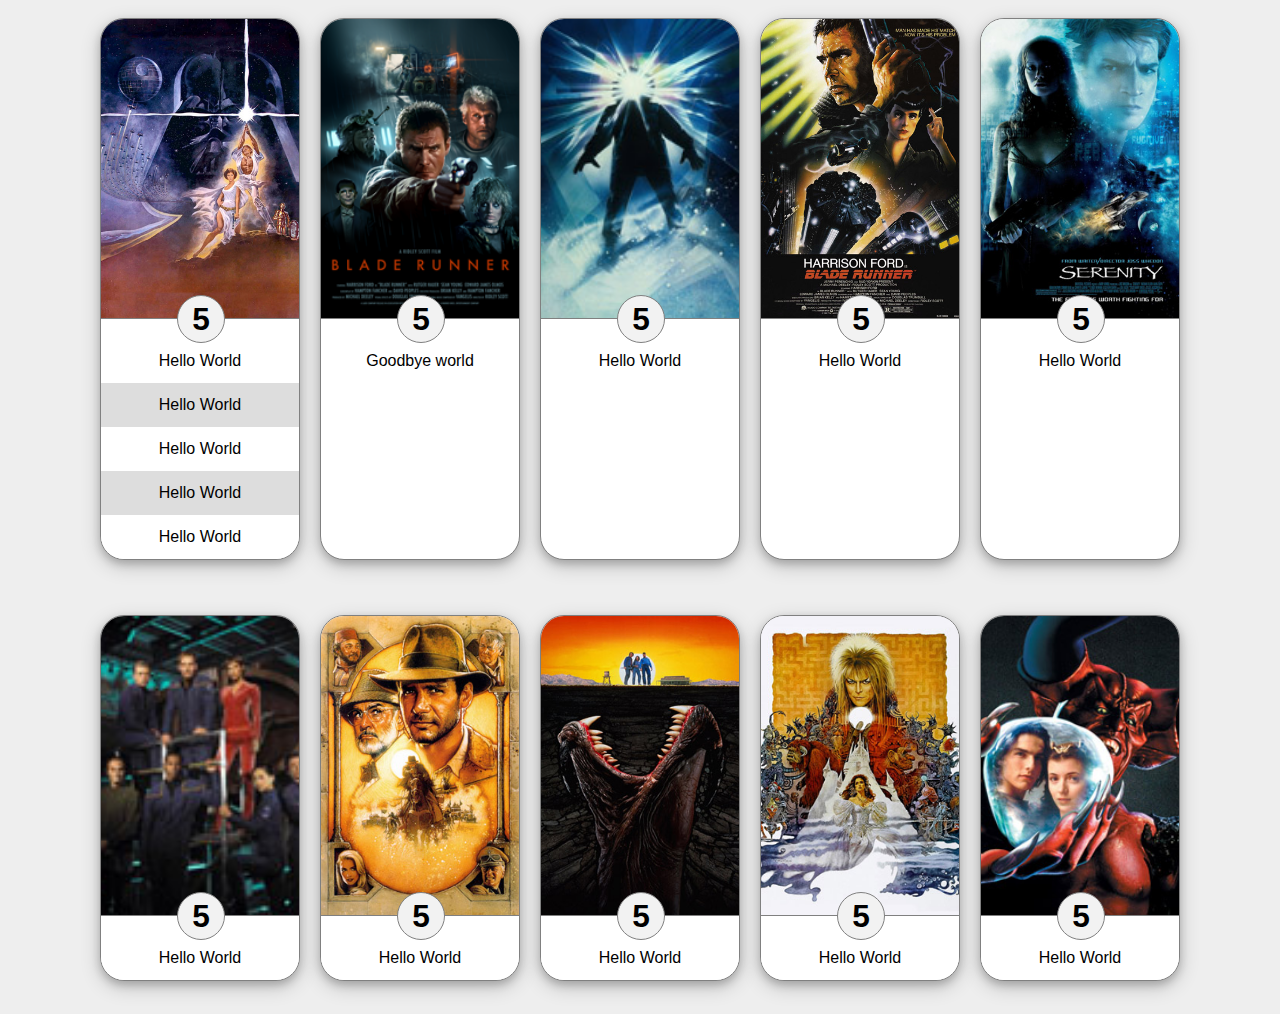
==== cards.html @ 0377af94 "adding selectable cards project.  Tidied up a little" ====
<!DOCTYPE html>
<html>

<head>
  <title>Cards</title>
  <link rel="stylesheet" type="text/css" href="cardstyle.css" />

</head>


<body>
  <div id="gridify">
    <div class="polaroid" data-group="A">
      <div>
        <img src="img/random (1).jpg" alt="alter" />
        <div class="badge" data-rating="5" contentEditable="true">5</div>
      </div>
      <div contentEditable="true" class="description">
        <p>Hello World</p>
        <p>Hello World</p>
        <p>Hello World</p>
        <p>Hello World</p>
        <p>Hello World</p>
      </div>
    </div>

    <div class="polaroid" data-group="A">
      <div class="test">
        <img src="img/random (1).png" alt="ego" />
        <div class="badge" data-rating="4">5</div>
      </div>

      <div class="description ">
        <p>Goodbye world</p>
      </div>
    </div>

    <div class="polaroid" data-group="A">
      <div>
        <img src="img/random (2).jpg" alt="alter" />
        <div class="badge" data-rating="3">5</div>
      </div>
      <div class="description">
        <p>Hello World</p>
      </div>
    </div>

    <div class="polaroid" data-group="B">
      <div>
        <img src="img/random (4).jpg" alt="alter" />
        <div class="badge">5</div>
      </div>
      <div class="description">
        <p>Hello World</p>
      </div>
    </div>

    <div class="polaroid" data-group="B">
      <div>
        <img src="img/random (3).jpg" alt="alter" />
        <div class="badge">5</div>
      </div>
      <div class="description">
        <p>Hello World</p>
      </div>
    </div>

    <div class="polaroid" data-group="B">
      <div>
        <img src="img/random (10).jpg" alt="alter" />
        <div class="badge">5</div>
      </div>
      <div class="description">
        <p>Hello World</p>
      </div>
    </div>

    <div class="polaroid" data-group="C"">
        <div>
          <img src=" img/random (12).jpg" alt="alter" />
    <div class="badge">5</div>
  </div>
  <div class="description">
    <p>Hello World</p>
  </div>
  </div>

  <div class="polaroid" data-group="C"">
        <div>
          <img src=" img/random (14).jpg" alt="alter" />
  <div class="badge" data-rating="5">5</div>
  </div>
  <div class="description">
    <p>Hello World</p>
  </div>
  </div>

  <div class="polaroid ">
    <div>
      <img src="img/random (16).jpg" alt="alter" />
      <div class="badge">5</div>
    </div>
    <div class="description">
      <p>Hello World</p>
    </div>
  </div>

  <div class="polaroid">
    <div>
      <img src="img/random (17).jpg" alt="alter" />
      <div class="badge">5</div>
    </div>
    <div class="description">
      <p>Hello World</p>
    </div>
  </div>
  </div>


  
</body>

<script src="cards.js"></script>
</html>
---- cardstyle.css ----
* {
  /* border: 1px solid red; */
  box-sizing: border-box;
  position: relative;
}

/* my sizes */
:root {
  --polaroid-width: 200px;
  --badge-size: 48px;
  --polaroid-corners: calc(var(--badge-size) / 2);
  --border-color: #808080;
}

body {
  background: #eeeeee;
  font-family: "Trebuchet MS", "Lucida Sans Unicode", "Lucida Grande",
    "Lucida Sans", Arial, sans-serif;
  line-height: 1.5em;
}

/* main container */
#gridify {
  display: grid;
  grid-gap: 20px;
  grid-template-columns: repeat(auto-fit, var(--polaroid-width));
  justify-content: center;
}

.centered {
  display: block;
  margin-left: auto;
  margin-right: auto;
  width: 50%;
}

/* polaroid style cards */
div.polaroid {
  overflow: hidden;
  border: 1px solid var(--border-color);
  width: var(--polaroid-width);
  background-color: white;
  border-radius: var(--polaroid-corners);
  box-shadow: 0 4px 8px 0 rgba(0, 0, 0, 0.2), 0 6px 20px 0 rgba(0, 0, 0, 0.19);
  /* center */
  display: block;
  margin: 10px auto 25px auto;
  transition: all 0.5s ease;
}

.polaroid.highlight {
  outline: red;
  box-shadow: 0 4px 8px 0 rgba(0, 0, 0, 0.4), 0 6px 20px 0 rgba(0, 0, 0, 0.4);
  transform: scale(1.01);
  transition: all 0.5s ease;
}

div.polaroid img {
  display: block;
  border-bottom: 1px solid var(--border-color);
  height: 300px;
  /* this centers image nicely even when too large for div*/
  margin-left: 50%;
  transform: translateX(-50%);
}

div.badge {
  position: absolute;
  border: 1px solid var(--border-color);
  background: #f2f2f2;
  border-radius: 100%;
  width: var(--badge-size);
  height: var(--badge-size);
  /* get the half size for easy calculation */
  --half-badge-size: calc(var(--badge-size) / -2);
  bottom: var(--half-badge-size);
  left: calc(calc(var(--polaroid-width) / 2) + var(--half-badge-size));
  /* align vertically with grid */
  /* seeing as we're using grid we'll align all here */
  display: grid;
  grid-template-columns: 1fr;
  grid-template-rows: 1fr;
  align-items: center;
  justify-items: center;
  z-index: 1;

  font-size: calc(var(--badge-size) * 0.66);
  font-weight: bold;
}

.badge.highlight {
  background-color: #101010;
  color: white;
  border: none;
  transform: scale(1.2) !important;
  transition: all 0.2s ease;
  box-shadow: 0 4px 8px 0 rgba(0, 0, 0, 0.2), 0 6px 20px 0 rgba(0, 0, 0, 0.19);
  border-radius: 25%;
}

.description {
  text-align: center;
  padding-top: 20px;
}

.description p {
  margin: 0;
  padding: 10px;
  text-align: center;
  width: 100%;
  background-color: white;
}

.description p:nth-of-type(2n) {
  background-color: #ddd;
}
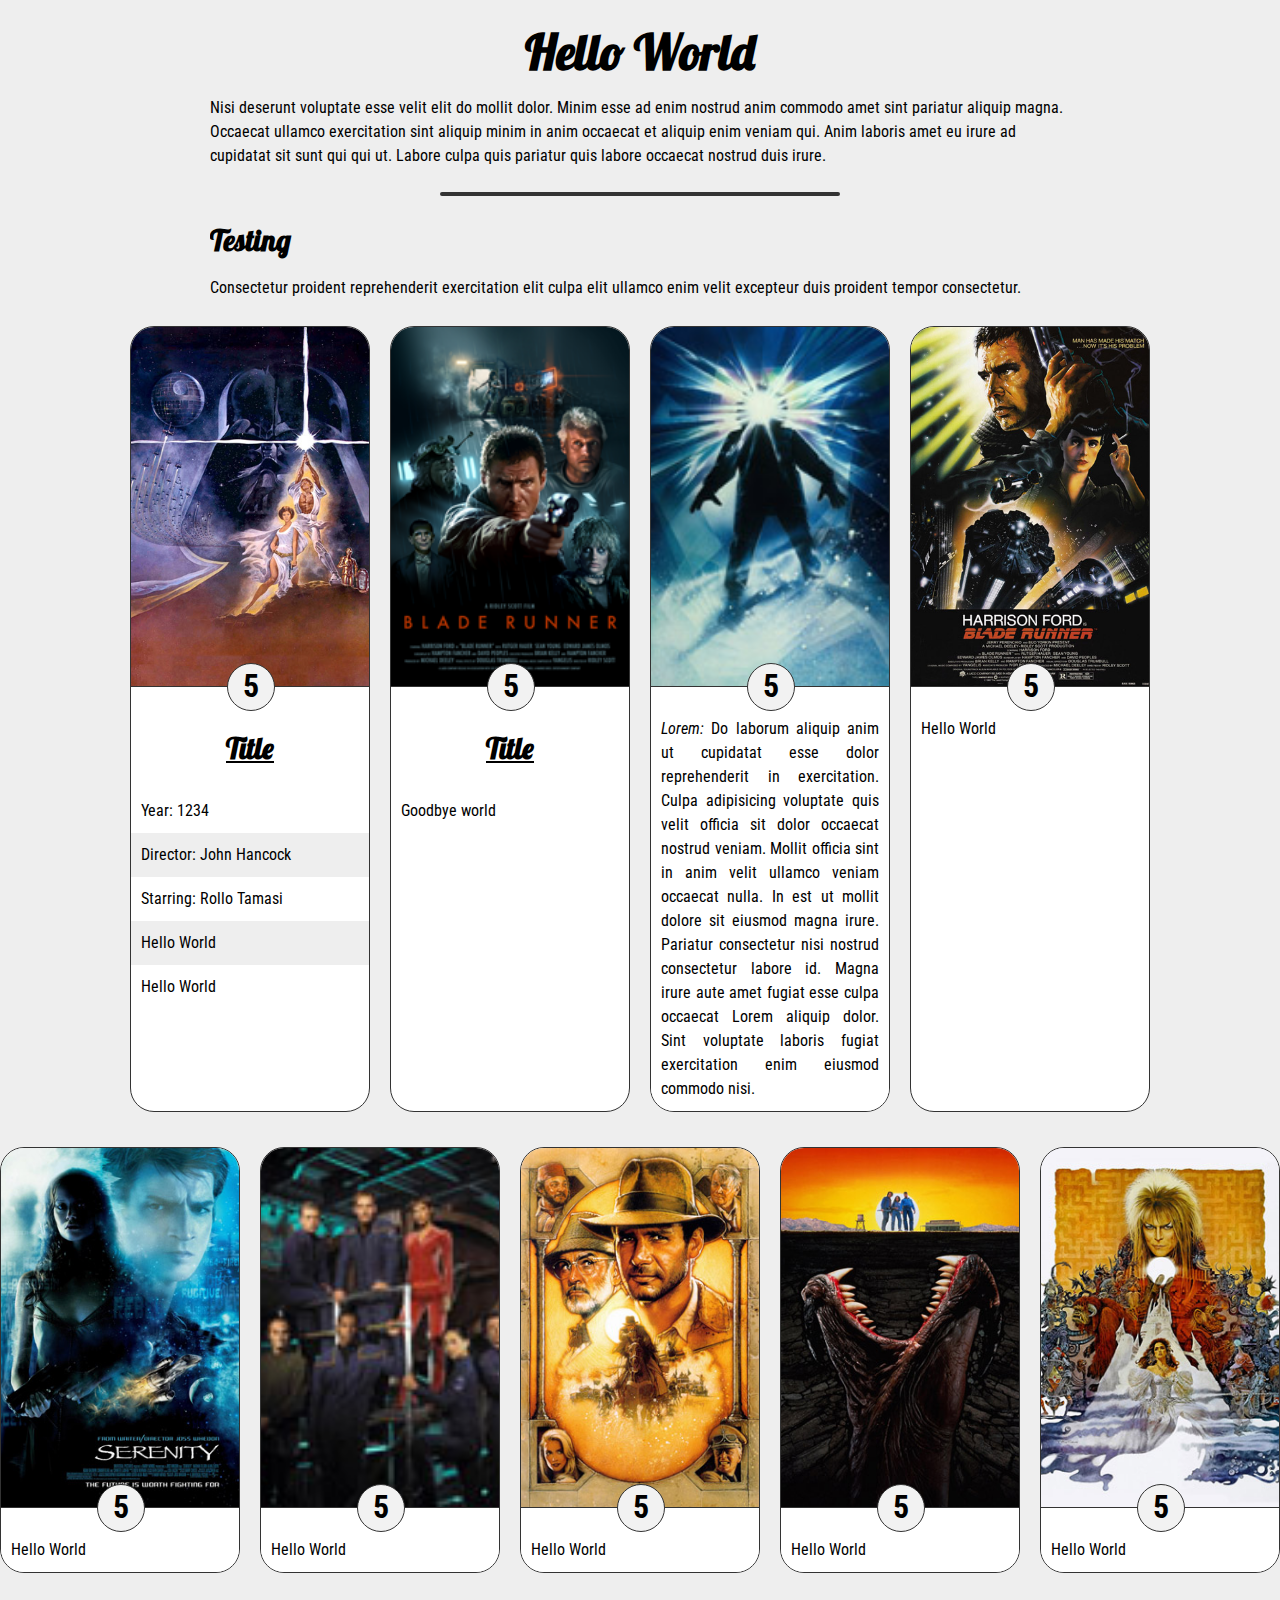
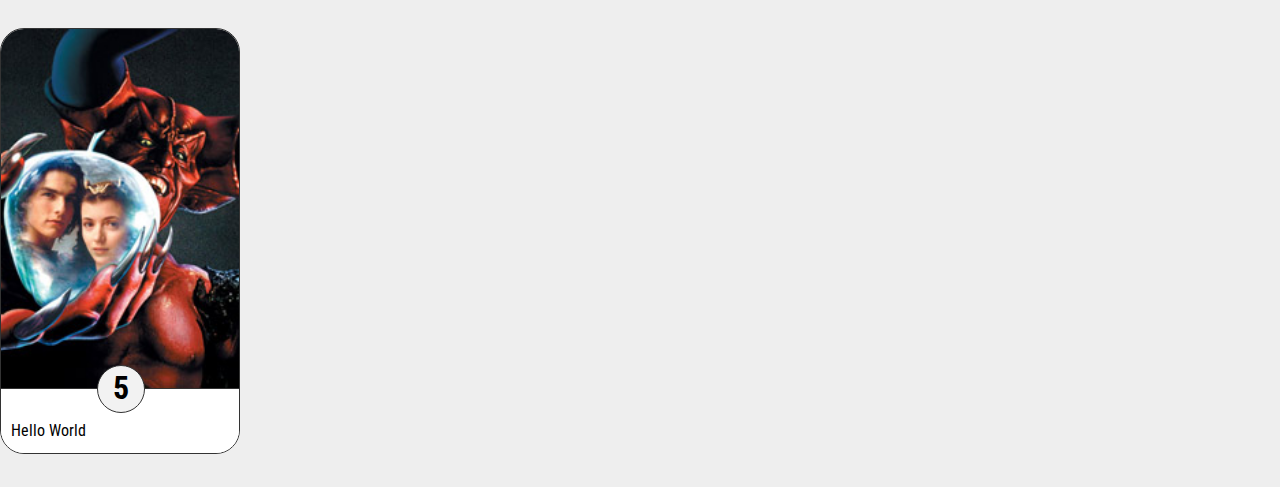
==== commit 8197a8e4: "fonts, header area, and more space for descriptions" ====
--- a/cards.html
+++ b/cards.html
@@ -4,21 +4,33 @@
 <head>
   <title>Cards</title>
   <link rel="stylesheet" type="text/css" href="cardstyle.css" />
-
+  <link href="https://fonts.googleapis.com/css?family=Fjalla+One&display=swap" rel="stylesheet">
 </head>
 
 
 <body>
-  <div id="gridify">
+  <!-- <div class="gridify" style="grid-template-columns: repeat(3, var(--polaroid-width))"> -->
+
+<div class="header">
+<h1>Hello World</h1>
+<p>Nisi deserunt voluptate esse velit elit do mollit dolor. Minim esse ad enim nostrud anim commodo amet sint pariatur aliquip magna. Occaecat ullamco exercitation sint aliquip minim in anim occaecat et aliquip enim veniam qui. Anim laboris amet eu irure ad cupidatat sit sunt qui qui ut. Labore culpa quis pariatur quis labore occaecat nostrud duis irure. </p>
+</div>
+<hr>
+<div class="header">
+    <h2>Testing</h1>
+    <p>Consectetur proident reprehenderit exercitation elit culpa elit ullamco enim velit excepteur duis proident tempor consectetur.</p>
+    </div>
+    <div class="gridify" >      
     <div class="polaroid" data-group="A">
       <div>
         <img src="img/random (1).jpg" alt="alter" />
         <div class="badge" data-rating="5" contentEditable="true">5</div>
       </div>
       <div contentEditable="true" class="description">
-        <p>Hello World</p>
-        <p>Hello World</p>
-        <p>Hello World</p>
+        <h3>Title</h3>
+        <p>Year: 1234</p>
+        <p>Director: John Hancock</p>
+        <p>Starring: Rollo Tamasi</p>
         <p>Hello World</p>
         <p>Hello World</p>
       </div>
@@ -31,6 +43,7 @@
       </div>
 
       <div class="description ">
+          <h3>Title</h3>
         <p>Goodbye world</p>
       </div>
     </div>
@@ -41,11 +54,11 @@
         <div class="badge" data-rating="3">5</div>
       </div>
       <div class="description">
-        <p>Hello World</p>
+        <p><em>Lorem:</em> Do laborum aliquip anim ut cupidatat esse dolor reprehenderit in exercitation. Culpa adipisicing voluptate quis velit officia sit dolor occaecat nostrud veniam. Mollit officia sint in anim velit ullamco veniam occaecat nulla. In est ut mollit dolore sit eiusmod magna irure. Pariatur consectetur nisi nostrud consectetur labore id. Magna irure aute amet fugiat esse culpa occaecat Lorem aliquip dolor. Sint voluptate laboris fugiat exercitation enim eiusmod commodo nisi.</p>
       </div>
     </div>
 
-    <div class="polaroid" data-group="B">
+    <div class="polaroid" data-group="A">
       <div>
         <img src="img/random (4).jpg" alt="alter" />
         <div class="badge">5</div>
@@ -55,6 +68,9 @@
       </div>
     </div>
 
+    
+    </div>
+    <div class="gridify" style="grid-template-columns: repeat(5, var(--polaroid-width))">
     <div class="polaroid" data-group="B">
       <div>
         <img src="img/random (3).jpg" alt="alter" />
--- a/cardstyle.css
+++ b/cardstyle.css
@@ -1,3 +1,6 @@
+@import url("https://fonts.googleapis.com/css?family=Fjalla+One|Roboto+Condensed");
+@import url("https://fonts.googleapis.com/css?family=Lobster");
+
 * {
   /* border: 1px solid red; */
   box-sizing: border-box;
@@ -6,25 +9,61 @@
 
 /* my sizes */
 :root {
-  --polaroid-width: 200px;
+  --polaroid-width: 240px;
   --badge-size: 48px;
   --polaroid-corners: calc(var(--badge-size) / 2);
-  --border-color: #808080;
+  --border-color: #333;
 }
 
 body {
   background: #eeeeee;
-  font-family: "Trebuchet MS", "Lucida Sans Unicode", "Lucida Grande",
-    "Lucida Sans", Arial, sans-serif;
+
+  font-family: "Roboto Condensed", "Trebuchet MS", "Lucida Sans Unicode",
+    "Lucida Grande", "Lucida Sans", Arial, sans-serif;
   line-height: 1.5em;
 }
+h1 {
+  font-size: 3em;
+  font-family: "Lobster", cursive;
+  text-align: center;
+}
+h2 {
+  font-size: 1.8em;
+  font-family: "Lobster", cursive;
+}
+h3 {
+  font-size: 1.8em;
+  font-family: "Lobster", cursive;
+  text-decoration: underline;
+}
 
-/* main container */
-#gridify {
+hr {
+  max-width: 400px;
+  border: 2px solid var(--border-color);
+  border-radius: 2px;
+}
+.header {
+  width: 860px;
+  overflow: hidden;
+  /* border: 1px solid var(--border-color); */
+  /* width: var(--polaroid-width); */
+  /* background-color: white; */
+  /* border-radius: var(--polaroid-corners); */
+  /* box-shadow: 0 4px 8px 0 rgba(0, 0, 0, 0.2), 0 6px 20px 0 rgba(0, 0, 0, 0.19); */
+  /* center */
+  display: block;
+  margin: 0px auto;
+  transition: all 0.5s ease;
+  padding: 0px 00px;
+}
+
+/* main grid container */
+.gridify {
   display: grid;
   grid-gap: 20px;
-  grid-template-columns: repeat(auto-fit, var(--polaroid-width));
+  grid-template-columns: repeat(4, var(--polaroid-width));
   justify-content: center;
+  margin: auto 40px;
 }
 
 .centered {
@@ -41,7 +80,7 @@
   width: var(--polaroid-width);
   background-color: white;
   border-radius: var(--polaroid-corners);
-  box-shadow: 0 4px 8px 0 rgba(0, 0, 0, 0.2), 0 6px 20px 0 rgba(0, 0, 0, 0.19);
+  /* box-shadow: 0 4px 8px 0 rgba(0, 0, 0, 0.2), 0 6px 20px 0 rgba(0, 0, 0, 0.19); */
   /* center */
   display: block;
   margin: 10px auto 25px auto;
@@ -49,16 +88,16 @@
 }
 
 .polaroid.highlight {
-  outline: red;
-  box-shadow: 0 4px 8px 0 rgba(0, 0, 0, 0.4), 0 6px 20px 0 rgba(0, 0, 0, 0.4);
-  transform: scale(1.01);
-  transition: all 0.5s ease;
+  /* let's only show the box shadow when highlighted */
+  box-shadow: 0 4px 8px 0 rgba(0, 0, 0, 0.3), 0 6px 20px 0 rgba(0, 0, 0, 0.2);
+  /* box-shadow: 0 4px 8px 0 rgba(0, 0, 0, 0.4), 0 6px 20px 0 rgba(0, 0, 0, 0.4); */
+  /* transform: scale(1.01); */ /* skip scaling at the moment */
 }
 
 div.polaroid img {
   display: block;
   border-bottom: 1px solid var(--border-color);
-  height: 300px;
+  height: 360px;
   /* this centers image nicely even when too large for div*/
   margin-left: 50%;
   transform: translateX(-50%);
@@ -91,11 +130,10 @@
 .badge.highlight {
   background-color: #101010;
   color: white;
-  border: none;
   transform: scale(1.2) !important;
   transition: all 0.2s ease;
-  box-shadow: 0 4px 8px 0 rgba(0, 0, 0, 0.2), 0 6px 20px 0 rgba(0, 0, 0, 0.19);
-  border-radius: 25%;
+  box-shadow: 0 4px 8px 0 rgba(0, 0, 0, 0.3), 0 6px 20px 0 rgba(0, 0, 0, 0.2);
+  border-radius: 20%;
 }
 
 .description {
@@ -106,11 +144,12 @@
 .description p {
   margin: 0;
   padding: 10px;
-  text-align: center;
+  text-align: justify;
+  font-size: 16px;
   width: 100%;
   background-color: white;
 }
 
 .description p:nth-of-type(2n) {
-  background-color: #ddd;
+  background-color: #eee;
 }
